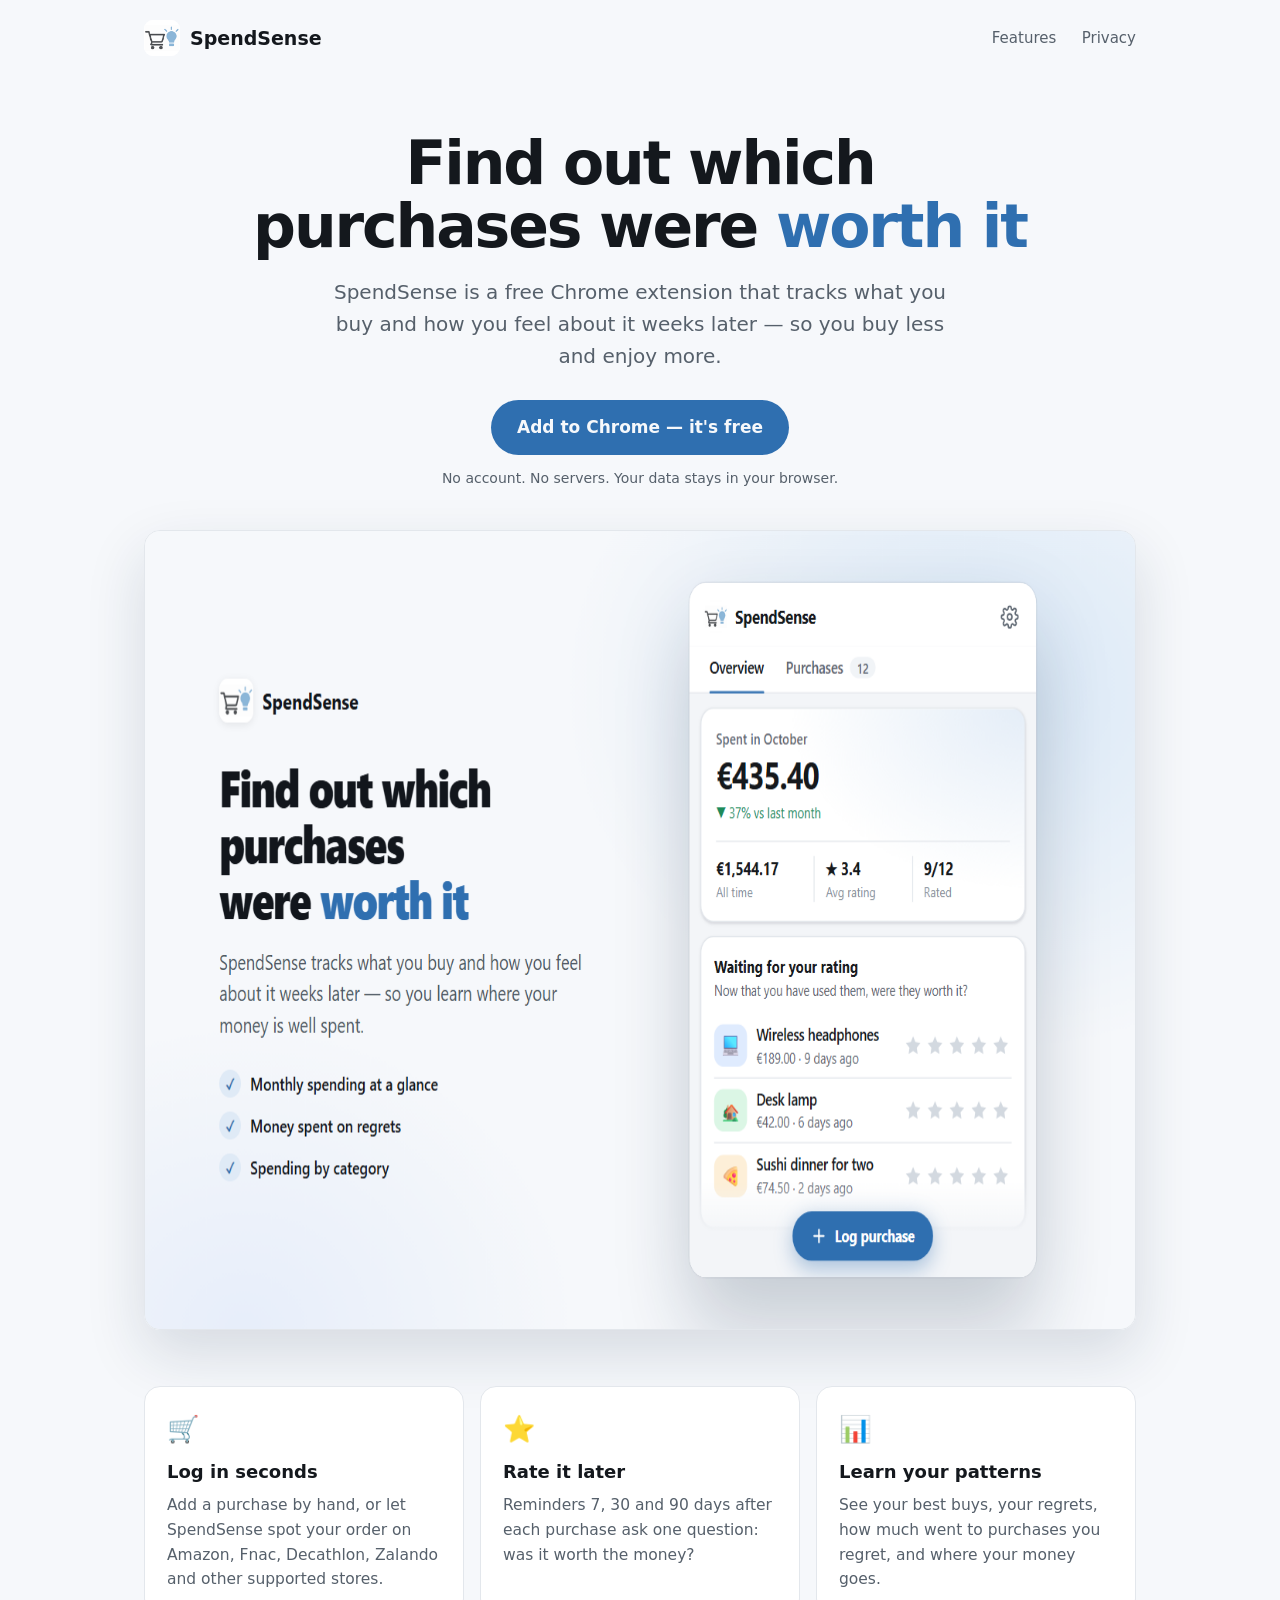
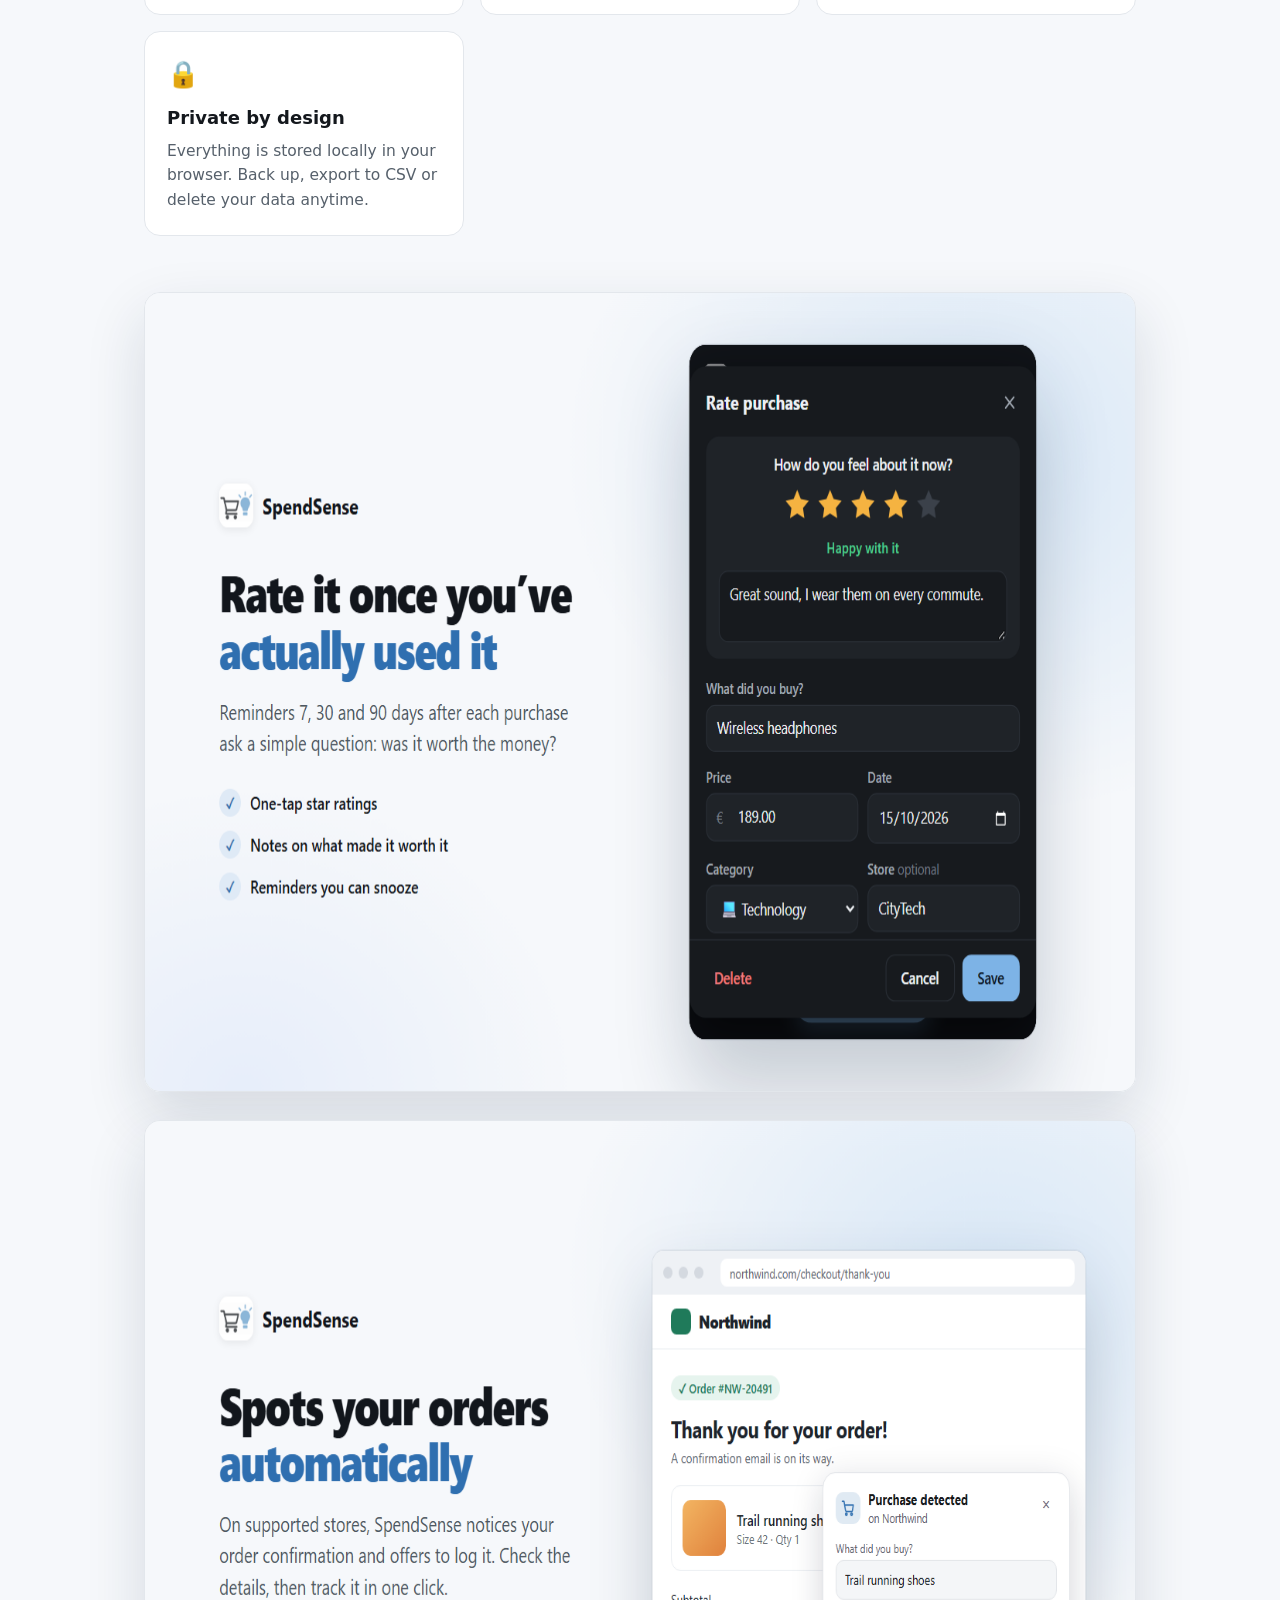
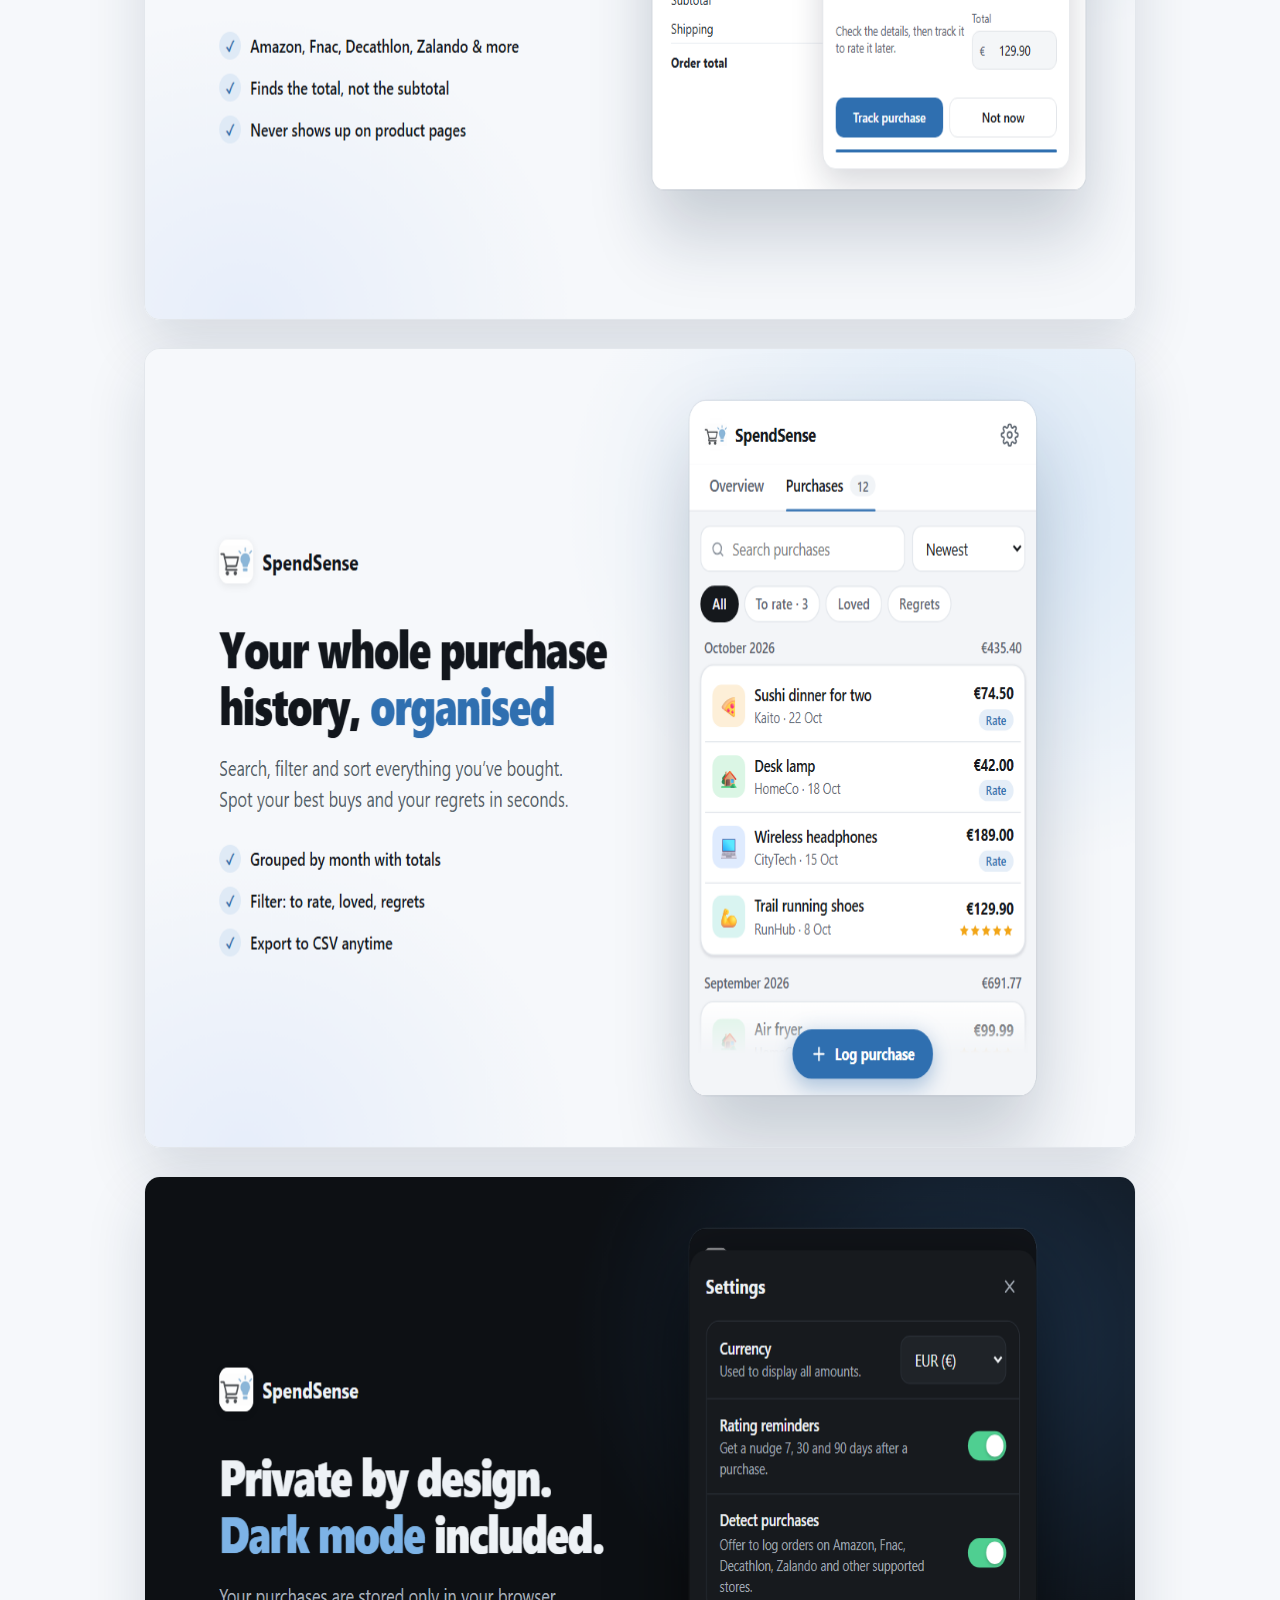
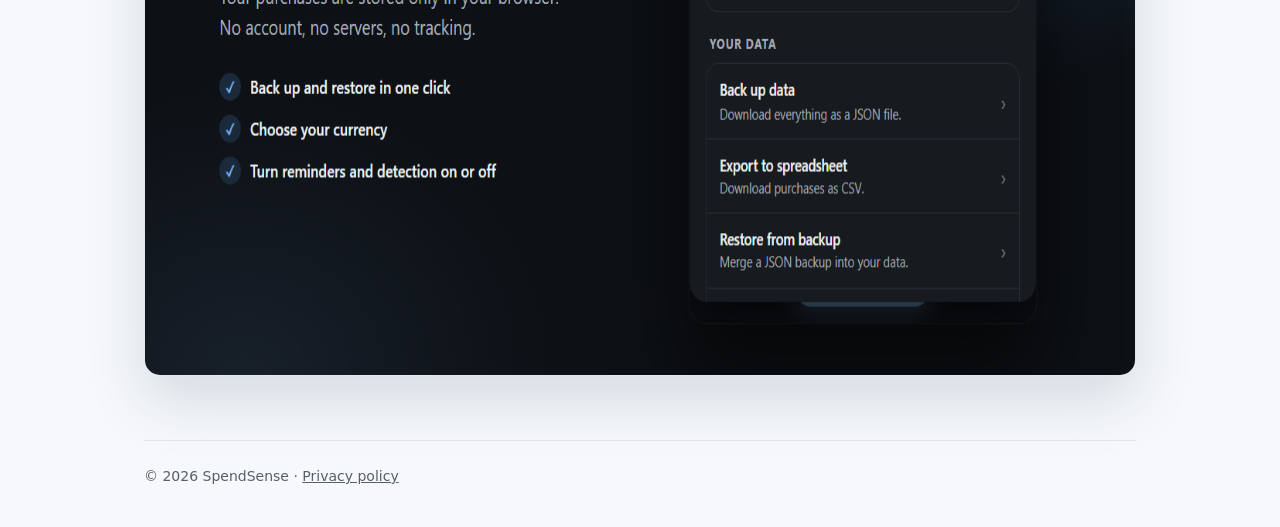
==== index.html @ e04ec347 "SpendSense homepage and privacy policy Co-Authored-By: Claude Opus 5.5 <noreply@anthropic.com>" ====
<!doctype html>
<html lang="en">
<head>
  <meta charset="utf-8">
  <meta name="viewport" content="width=device-width, initial-scale=1">
  <title>SpendSense — find out which purchases were worth it</title>
  <meta name="description" content="A free Chrome extension to log your purchases, rate them after using them, and learn which ones were really worth the money. Private: your data never leaves your browser.">
  <link rel="icon" href="images/icon.png">
  <link rel="stylesheet" href="style.css">
</head>
<body>
  <div class="wrap">
    <header class="site">
      <a class="logo" href="./"><img src="images/icon.png" alt="">SpendSense</a>
      <nav>
        <a href="#features">Features</a>
        <a href="privacy.html">Privacy</a>
      </nav>
    </header>

    <section class="hero">
      <h1>Find out which purchases were <em>worth it</em></h1>
      <p>SpendSense is a free Chrome extension that tracks what you buy and how you feel about it weeks later — so you buy less and enjoy more.</p>
      <a class="cta" href="https://chromewebstore.google.com/search/SpendSense">Add to Chrome — it's free</a>
      <span class="note">No account. No servers. Your data stays in your browser.</span>
    </section>

    <img class="shot" src="images/screenshot-1-overview.png" width="1280" height="800" alt="The SpendSense popup showing monthly spending, average rating and purchases waiting for a rating">

    <section class="features" id="features">
      <div class="feature">
        <div class="icon" aria-hidden="true">🛒</div>
        <h3>Log in seconds</h3>
        <p>Add a purchase by hand, or let SpendSense spot your order on Amazon, Fnac, Decathlon, Zalando and other supported stores.</p>
      </div>
      <div class="feature">
        <div class="icon" aria-hidden="true">⭐</div>
        <h3>Rate it later</h3>
        <p>Reminders 7, 30 and 90 days after each purchase ask one question: was it worth the money?</p>
      </div>
      <div class="feature">
        <div class="icon" aria-hidden="true">📊</div>
        <h3>Learn your patterns</h3>
        <p>See your best buys, your regrets, how much went to purchases you regret, and where your money goes.</p>
      </div>
      <div class="feature">
        <div class="icon" aria-hidden="true">🔒</div>
        <h3>Private by design</h3>
        <p>Everything is stored locally in your browser. Back up, export to CSV or delete your data anytime.</p>
      </div>
    </section>

    <section class="gallery" aria-label="Screenshots">
      <img class="shot" src="images/screenshot-2-rate.png" width="1280" height="800" loading="lazy" alt="Rating a purchase with stars and a short note">
      <img class="shot" src="images/screenshot-4-detection.png" width="1280" height="800" loading="lazy" alt="SpendSense offering to track an order on a store's confirmation page">
      <img class="shot" src="images/screenshot-3-purchases.png" width="1280" height="800" loading="lazy" alt="Searchable purchase history grouped by month">
      <img class="shot" src="images/screenshot-5-privacy.png" width="1280" height="800" loading="lazy" alt="SpendSense settings in dark mode">
    </section>

    <footer>
      © 2026 SpendSense · <a href="privacy.html">Privacy policy</a>
    </footer>
  </div>
</body>
</html>
---- style.css ----
:root {
  --bg: #f6f8fb;
  --surface: #ffffff;
  --line: #e3e7ec;
  --fg: #14181d;
  --muted: #56606b;
  --accent: #2f6fb0;
  --accent-soft: #e3edf8;
  color-scheme: light dark;
}

@media (prefers-color-scheme: dark) {
  :root {
    --bg: #0e1013;
    --surface: #171a1e;
    --line: #2a2f36;
    --fg: #eef1f4;
    --muted: #a3abb5;
    --accent: #7db3e6;
    --accent-soft: #1b2a3a;
  }
}

* { box-sizing: border-box; }

body {
  margin: 0;
  background: var(--bg);
  color: var(--fg);
  font: 17px/1.6 system-ui, -apple-system, "Segoe UI", Roboto, sans-serif;
  -webkit-font-smoothing: antialiased;
}

a { color: var(--accent); }

.wrap { max-width: 1040px; margin: 0 auto; padding: 0 24px; }

header.site {
  display: flex;
  align-items: center;
  justify-content: space-between;
  padding: 20px 0;
}

.logo {
  display: flex;
  align-items: center;
  gap: 10px;
  color: inherit;
  font-weight: 750;
  font-size: 19px;
  text-decoration: none;
}

.logo img { width: 36px; height: 36px; border-radius: 9px; background: #fff; }

nav a { color: var(--muted); text-decoration: none; margin-left: 20px; font-size: 15px; }
nav a:hover { color: var(--fg); }

.hero { text-align: center; padding: 56px 0 40px; }

.hero h1 {
  font-size: clamp(36px, 6vw, 60px);
  line-height: 1.05;
  letter-spacing: -0.035em;
  margin: 0 0 18px;
  text-wrap: balance;
}

.hero h1 em { font-style: normal; color: var(--accent); }

.hero p { color: var(--muted); font-size: 20px; max-width: 620px; margin: 0 auto 28px; }

.cta {
  display: inline-block;
  padding: 14px 26px;
  border-radius: 999px;
  background: var(--accent);
  color: var(--bg);
  font-weight: 650;
  text-decoration: none;
}

.cta:hover { filter: brightness(1.08); }

.note { display: block; margin-top: 12px; color: var(--muted); font-size: 14px; }

.shot {
  display: block;
  width: 100%;
  border-radius: 16px;
  border: 1px solid var(--line);
  box-shadow: 0 24px 60px rgba(20, 40, 70, 0.14);
}

.features {
  display: grid;
  grid-template-columns: repeat(auto-fit, minmax(260px, 1fr));
  gap: 16px;
  margin: 56px 0;
}

.feature {
  background: var(--surface);
  border: 1px solid var(--line);
  border-radius: 16px;
  padding: 22px;
}

.feature h3 { margin: 0 0 6px; font-size: 18px; }
.feature p { margin: 0; color: var(--muted); font-size: 15.5px; }
.feature .icon { font-size: 26px; margin-bottom: 8px; }

.gallery { display: grid; gap: 28px; margin-bottom: 64px; }

.doc { max-width: 720px; padding-bottom: 64px; }
.doc h1 { font-size: 40px; letter-spacing: -0.03em; margin: 32px 0 4px; }
.doc h2 { font-size: 22px; margin: 36px 0 8px; }
.doc .updated { color: var(--muted); margin: 0 0 28px; }
.doc li { margin-bottom: 6px; }

.callout {
  background: var(--accent-soft);
  border-radius: 14px;
  padding: 16px 20px;
  font-weight: 500;
}

footer {
  border-top: 1px solid var(--line);
  padding: 24px 0 40px;
  color: var(--muted);
  font-size: 14px;
}

footer a { color: inherit; }
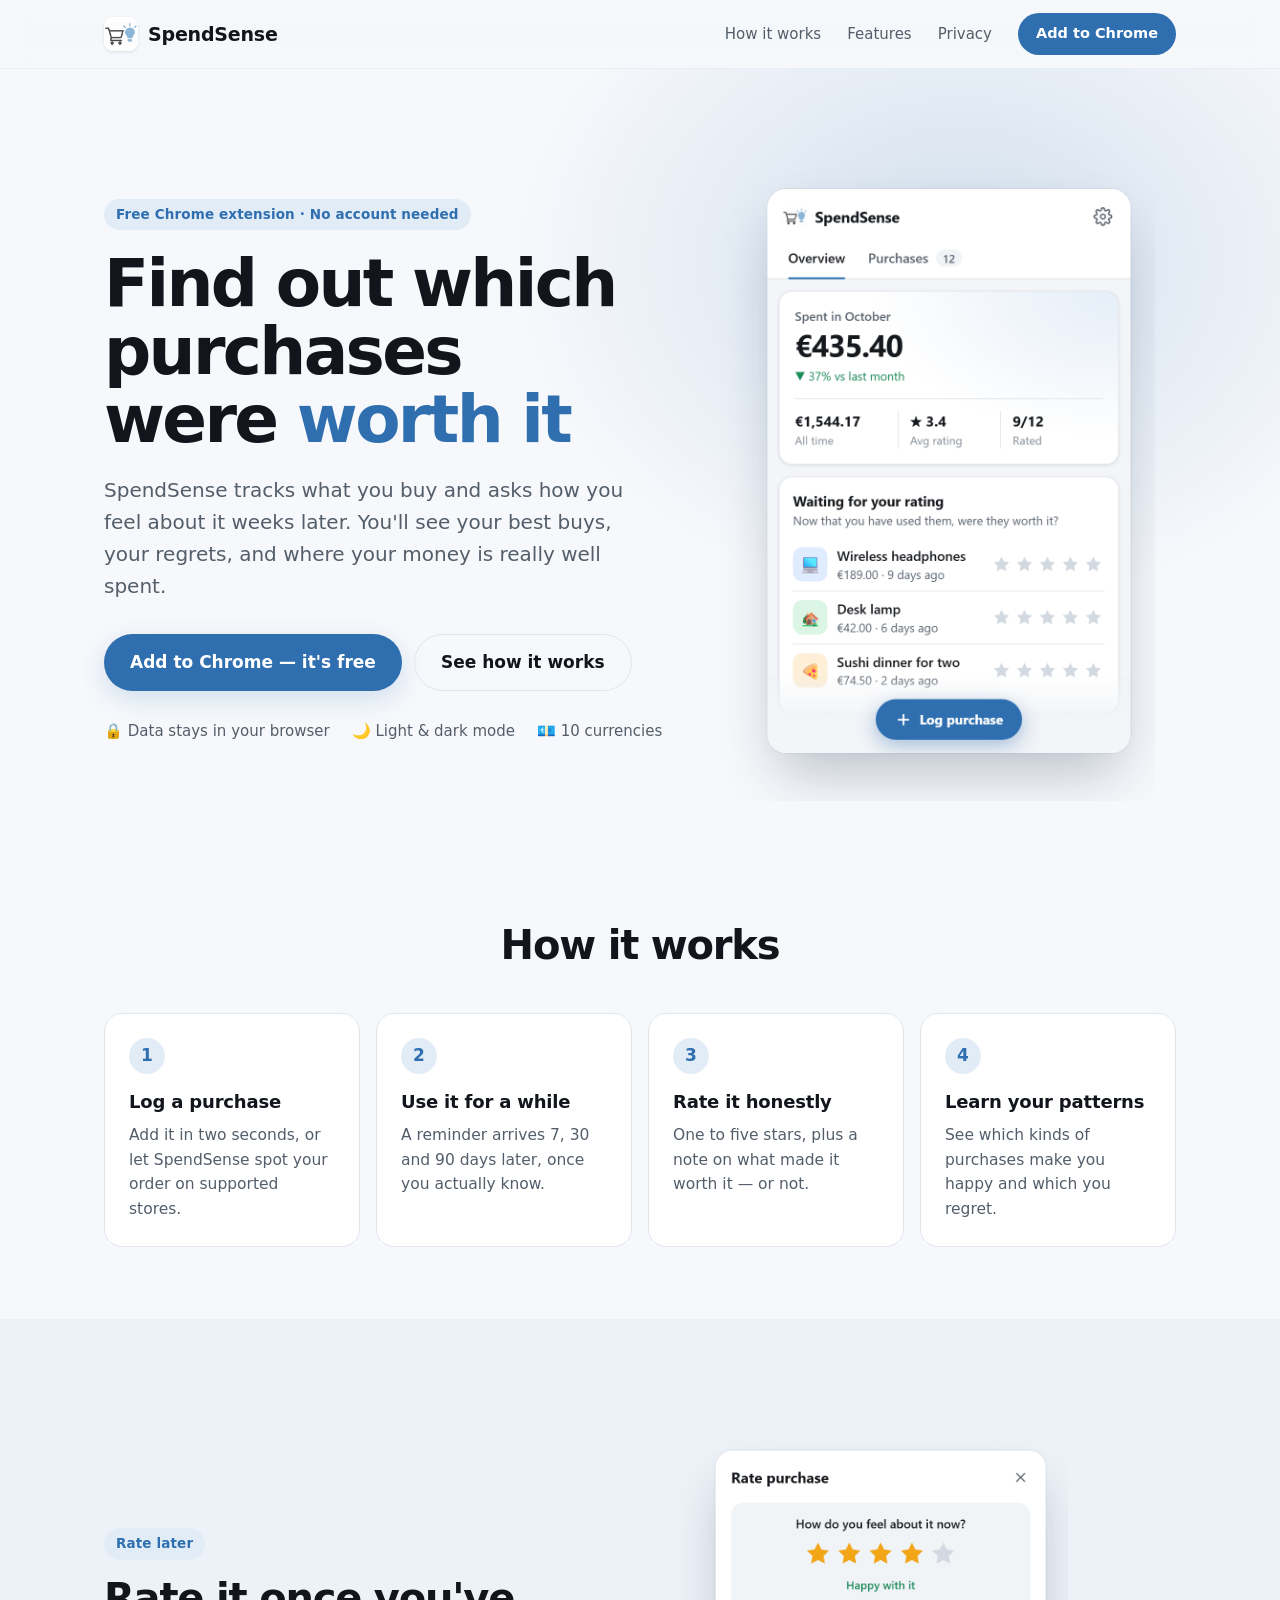
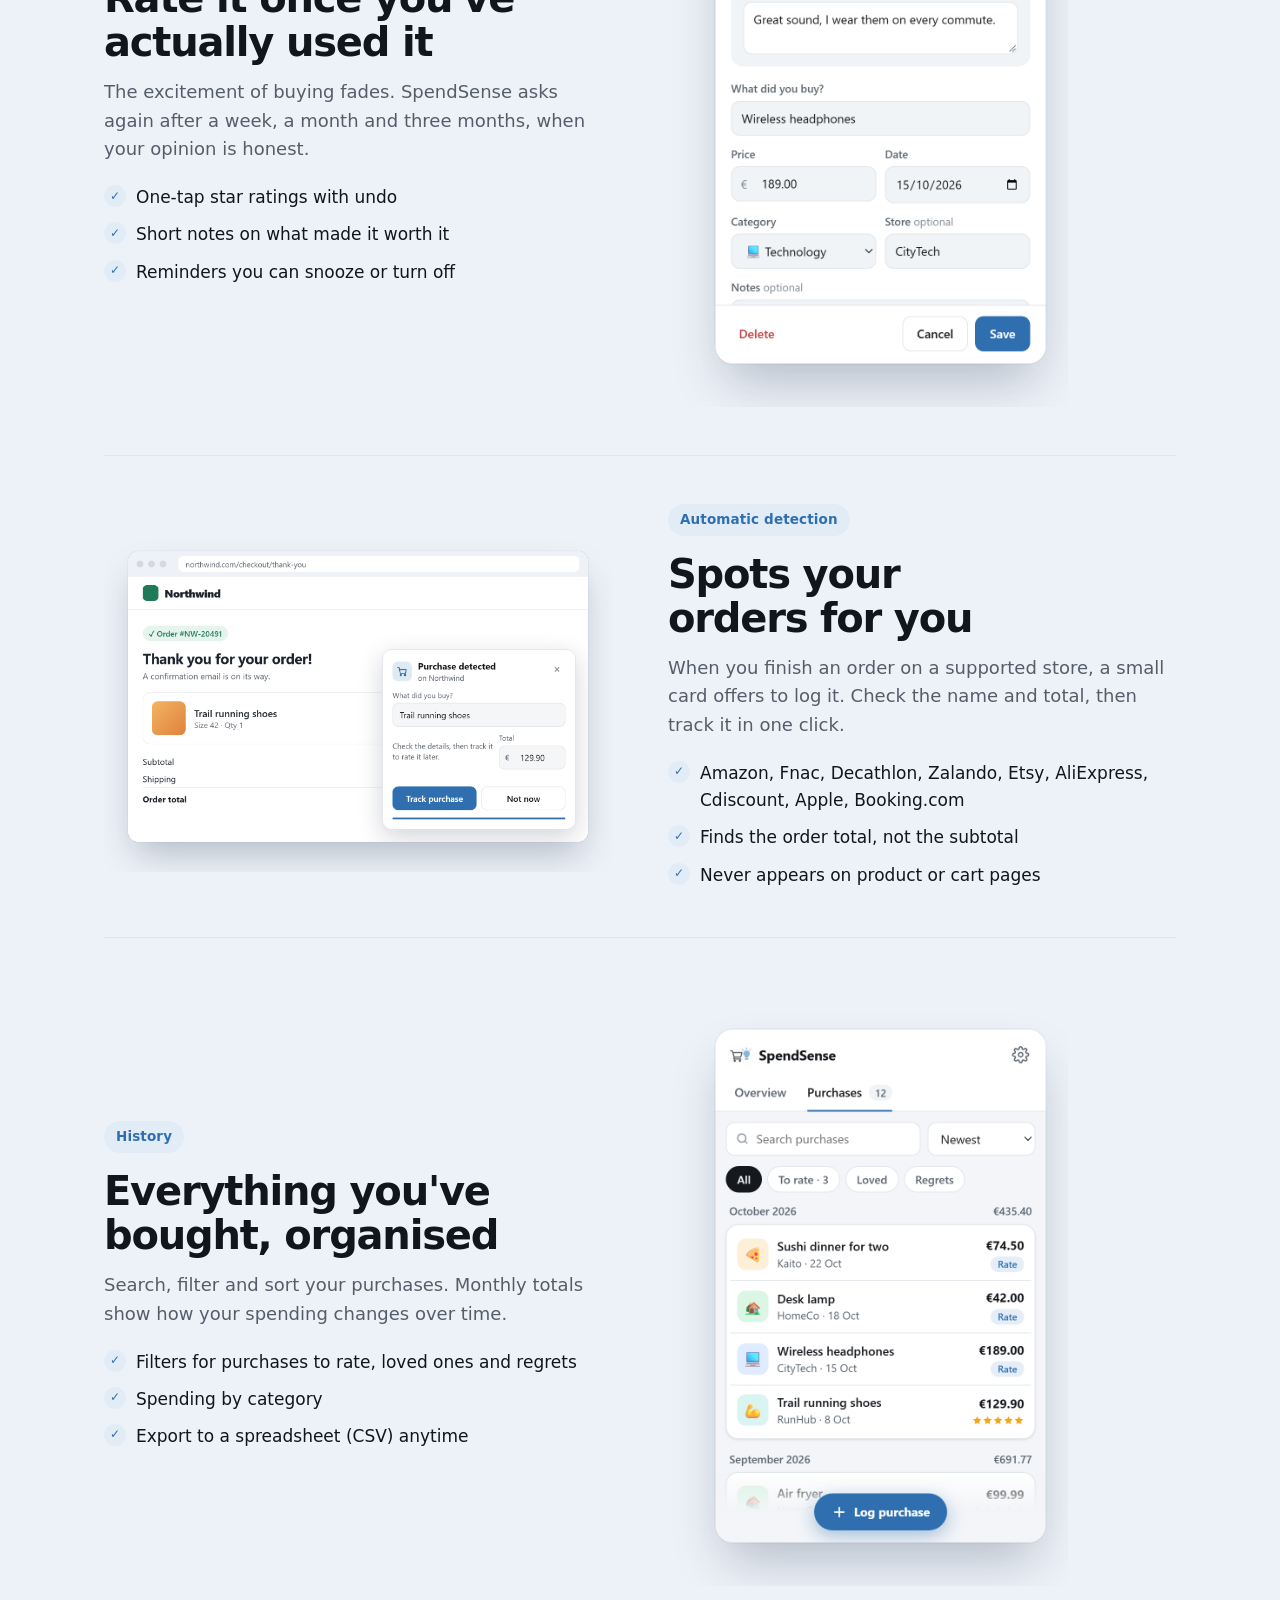
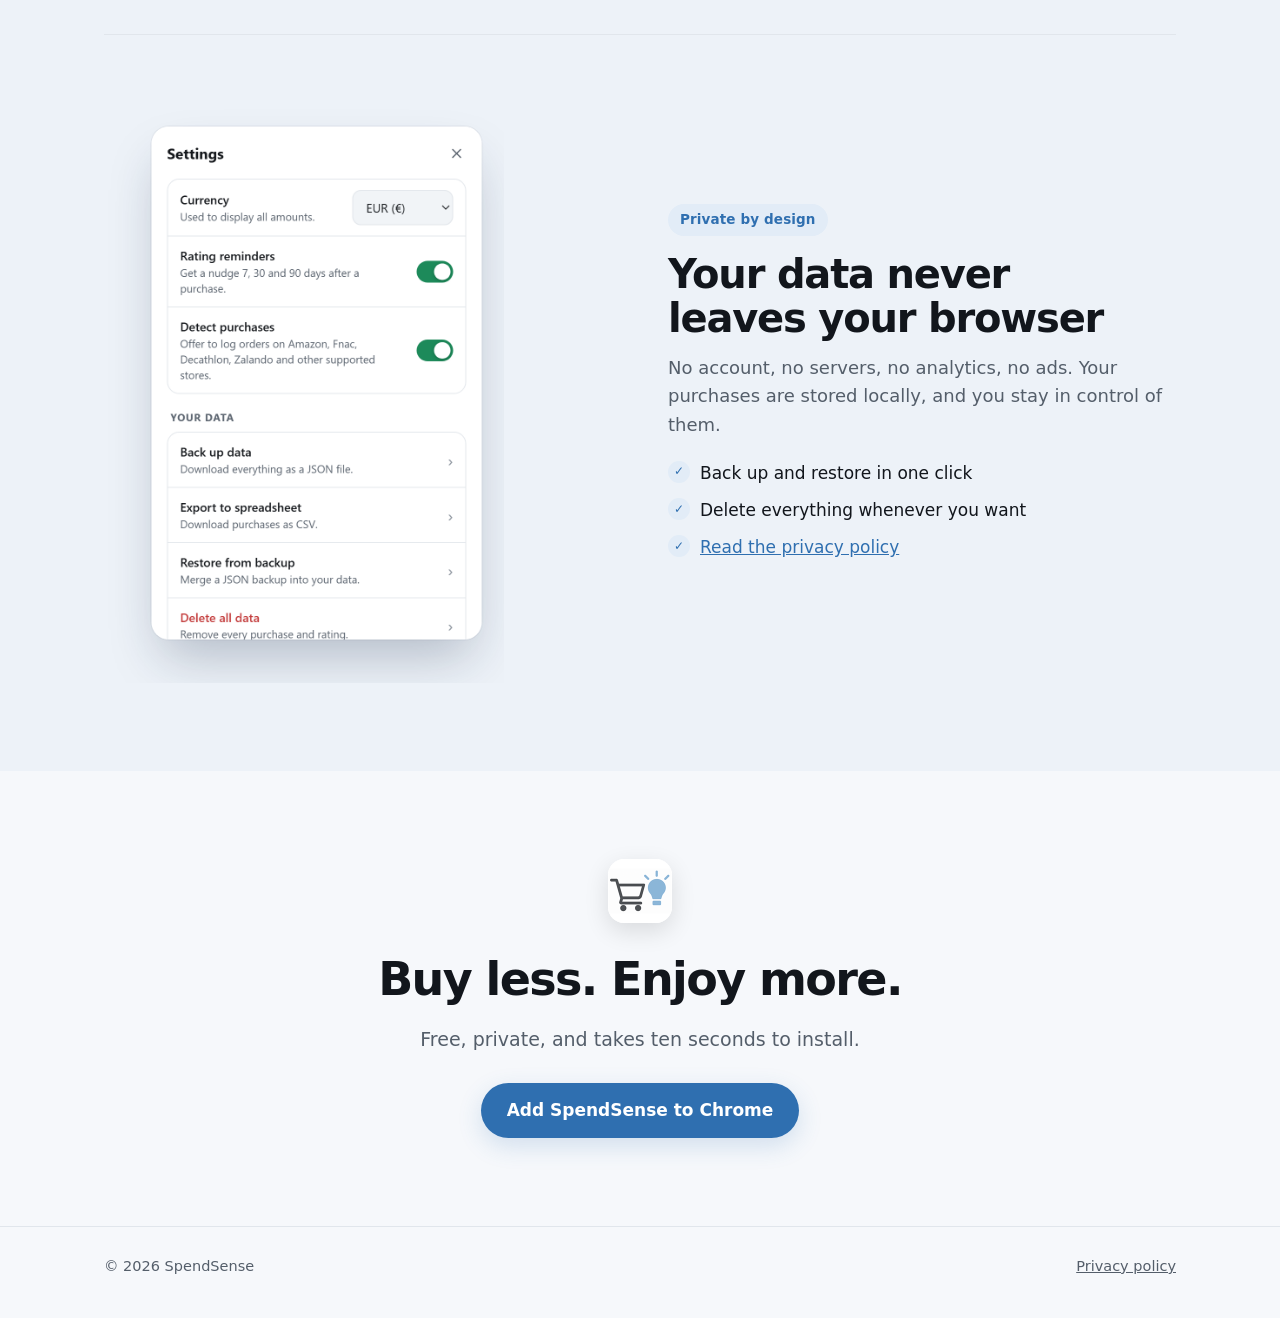
==== commit cea19448: "Redesign homepage with sharp light/dark product images Co-Authored-By: Claude Opus 5.5 <noreply@anth" ====
--- a/index.html
+++ b/index.html
@@ -5,61 +5,171 @@
   <meta name="viewport" content="width=device-width, initial-scale=1">
   <title>SpendSense — find out which purchases were worth it</title>
   <meta name="description" content="A free Chrome extension to log your purchases, rate them after using them, and learn which ones were really worth the money. Private: your data never leaves your browser.">
+  <meta property="og:title" content="SpendSense — find out which purchases were worth it">
+  <meta property="og:description" content="Log what you buy, rate it weeks later, and learn where your money is well spent. Free and private Chrome extension.">
+  <meta property="og:image" content="https://guigui34-ship-it.github.io/spendsense-site/images/overview-light.png">
   <link rel="icon" href="images/icon.png">
   <link rel="stylesheet" href="style.css">
 </head>
 <body>
-  <div class="wrap">
-    <header class="site">
-      <a class="logo" href="./"><img src="images/icon.png" alt="">SpendSense</a>
-      <nav>
+  <header class="site">
+    <div class="wrap bar">
+      <a class="logo" href="./"><img src="images/icon.png" alt="" width="34" height="34">SpendSense</a>
+      <nav aria-label="Main">
+        <a href="#how">How it works</a>
         <a href="#features">Features</a>
         <a href="privacy.html">Privacy</a>
+        <a class="btn btn-small" href="https://chromewebstore.google.com/search/SpendSense">Add to Chrome</a>
       </nav>
-    </header>
+    </div>
+  </header>
 
+  <main>
     <section class="hero">
-      <h1>Find out which purchases were <em>worth it</em></h1>
-      <p>SpendSense is a free Chrome extension that tracks what you buy and how you feel about it weeks later — so you buy less and enjoy more.</p>
-      <a class="cta" href="https://chromewebstore.google.com/search/SpendSense">Add to Chrome — it's free</a>
-      <span class="note">No account. No servers. Your data stays in your browser.</span>
-    </section>
-
-    <img class="shot" src="images/screenshot-1-overview.png" width="1280" height="800" alt="The SpendSense popup showing monthly spending, average rating and purchases waiting for a rating">
-
-    <section class="features" id="features">
-      <div class="feature">
-        <div class="icon" aria-hidden="true">🛒</div>
-        <h3>Log in seconds</h3>
-        <p>Add a purchase by hand, or let SpendSense spot your order on Amazon, Fnac, Decathlon, Zalando and other supported stores.</p>
-      </div>
-      <div class="feature">
-        <div class="icon" aria-hidden="true">⭐</div>
-        <h3>Rate it later</h3>
-        <p>Reminders 7, 30 and 90 days after each purchase ask one question: was it worth the money?</p>
-      </div>
-      <div class="feature">
-        <div class="icon" aria-hidden="true">📊</div>
-        <h3>Learn your patterns</h3>
-        <p>See your best buys, your regrets, how much went to purchases you regret, and where your money goes.</p>
-      </div>
-      <div class="feature">
-        <div class="icon" aria-hidden="true">🔒</div>
-        <h3>Private by design</h3>
-        <p>Everything is stored locally in your browser. Back up, export to CSV or delete your data anytime.</p>
+      <div class="wrap hero-grid">
+        <div class="hero-copy">
+          <span class="eyebrow">Free Chrome extension · No account needed</span>
+          <h1>Find out which purchases were <em>worth it</em></h1>
+          <p class="lead">SpendSense tracks what you buy and asks how you feel about it weeks later. You'll see your best buys, your regrets, and where your money is really well spent.</p>
+          <div class="actions">
+            <a class="btn" href="https://chromewebstore.google.com/search/SpendSense">Add to Chrome — it's free</a>
+            <a class="btn btn-ghost" href="#how">See how it works</a>
+          </div>
+          <ul class="trust">
+            <li>🔒 Data stays in your browser</li>
+            <li>🌙 Light &amp; dark mode</li>
+            <li>💶 10 currencies</li>
+          </ul>
+        </div>
+        <div class="hero-art">
+          <picture>
+            <source srcset="images/overview-dark.png" media="(prefers-color-scheme: dark)">
+            <img src="images/overview-light.png" width="460" height="690" alt="The SpendSense popup: €435 spent this month, an average rating of 3.4 stars, and three purchases waiting for a rating">
+          </picture>
+        </div>
       </div>
     </section>
 
-    <section class="gallery" aria-label="Screenshots">
-      <img class="shot" src="images/screenshot-2-rate.png" width="1280" height="800" loading="lazy" alt="Rating a purchase with stars and a short note">
-      <img class="shot" src="images/screenshot-4-detection.png" width="1280" height="800" loading="lazy" alt="SpendSense offering to track an order on a store's confirmation page">
-      <img class="shot" src="images/screenshot-3-purchases.png" width="1280" height="800" loading="lazy" alt="Searchable purchase history grouped by month">
-      <img class="shot" src="images/screenshot-5-privacy.png" width="1280" height="800" loading="lazy" alt="SpendSense settings in dark mode">
+    <section class="how" id="how">
+      <div class="wrap">
+        <h2 class="section-title">How it works</h2>
+        <ol class="steps">
+          <li>
+            <span class="num">1</span>
+            <h3>Log a purchase</h3>
+            <p>Add it in two seconds, or let SpendSense spot your order on supported stores.</p>
+          </li>
+          <li>
+            <span class="num">2</span>
+            <h3>Use it for a while</h3>
+            <p>A reminder arrives 7, 30 and 90 days later, once you actually know.</p>
+          </li>
+          <li>
+            <span class="num">3</span>
+            <h3>Rate it honestly</h3>
+            <p>One to five stars, plus a note on what made it worth it — or not.</p>
+          </li>
+          <li>
+            <span class="num">4</span>
+            <h3>Learn your patterns</h3>
+            <p>See which kinds of purchases make you happy and which you regret.</p>
+          </li>
+        </ol>
+      </div>
     </section>
 
-    <footer>
-      © 2026 SpendSense · <a href="privacy.html">Privacy policy</a>
-    </footer>
-  </div>
+    <section class="features" id="features">
+      <div class="wrap">
+        <article class="feature">
+          <div class="feature-copy">
+            <span class="eyebrow">Rate later</span>
+            <h2>Rate it once you've actually used it</h2>
+            <p>The excitement of buying fades. SpendSense asks again after a week, a month and three months, when your opinion is honest.</p>
+            <ul class="checks">
+              <li>One-tap star ratings with undo</li>
+              <li>Short notes on what made it worth it</li>
+              <li>Reminders you can snooze or turn off</li>
+            </ul>
+          </div>
+          <div class="feature-art">
+            <picture>
+              <source srcset="images/rate-dark.png" media="(prefers-color-scheme: dark)">
+              <img src="images/rate-light.png" width="460" height="690" loading="lazy" alt="Rating wireless headphones four stars with the note “Great sound, I wear them on every commute”">
+            </picture>
+          </div>
+        </article>
+
+        <article class="feature reverse">
+          <div class="feature-copy">
+            <span class="eyebrow">Automatic detection</span>
+            <h2>Spots your orders for you</h2>
+            <p>When you finish an order on a supported store, a small card offers to log it. Check the name and total, then track it in one click.</p>
+            <ul class="checks">
+              <li>Amazon, Fnac, Decathlon, Zalando, Etsy, AliExpress, Cdiscount, Apple, Booking.com</li>
+              <li>Finds the order total, not the subtotal</li>
+              <li>Never appears on product or cart pages</li>
+            </ul>
+          </div>
+          <div class="feature-art wide">
+            <img src="images/detect.png" width="840" height="580" loading="lazy" alt="A store's order confirmation page with the SpendSense “Purchase detected” card pre-filled with Trail running shoes, €129.90">
+          </div>
+        </article>
+
+        <article class="feature">
+          <div class="feature-copy">
+            <span class="eyebrow">History</span>
+            <h2>Everything you've bought, organised</h2>
+            <p>Search, filter and sort your purchases. Monthly totals show how your spending changes over time.</p>
+            <ul class="checks">
+              <li>Filters for purchases to rate, loved ones and regrets</li>
+              <li>Spending by category</li>
+              <li>Export to a spreadsheet (CSV) anytime</li>
+            </ul>
+          </div>
+          <div class="feature-art">
+            <picture>
+              <source srcset="images/list-dark.png" media="(prefers-color-scheme: dark)">
+              <img src="images/list-light.png" width="460" height="690" loading="lazy" alt="The purchase list grouped by month, with search, filters and ratings">
+            </picture>
+          </div>
+        </article>
+
+        <article class="feature reverse">
+          <div class="feature-copy">
+            <span class="eyebrow">Private by design</span>
+            <h2>Your data never leaves your browser</h2>
+            <p>No account, no servers, no analytics, no ads. Your purchases are stored locally, and you stay in control of them.</p>
+            <ul class="checks">
+              <li>Back up and restore in one click</li>
+              <li>Delete everything whenever you want</li>
+              <li><a href="privacy.html">Read the privacy policy</a></li>
+            </ul>
+          </div>
+          <div class="feature-art">
+            <picture>
+              <source srcset="images/settings-dark.png" media="(prefers-color-scheme: dark)">
+              <img src="images/settings-light.png" width="460" height="690" loading="lazy" alt="SpendSense settings: currency, reminders, purchase detection, backup and export">
+            </picture>
+          </div>
+        </article>
+      </div>
+    </section>
+
+    <section class="closing">
+      <div class="wrap closing-card">
+        <img src="images/icon.png" alt="" width="64" height="64">
+        <h2>Buy less. Enjoy more.</h2>
+        <p>Free, private, and takes ten seconds to install.</p>
+        <a class="btn" href="https://chromewebstore.google.com/search/SpendSense">Add SpendSense to Chrome</a>
+      </div>
+    </section>
+  </main>
+
+  <footer>
+    <div class="wrap bar">
+      <span>© 2026 SpendSense</span>
+      <span><a href="privacy.html">Privacy policy</a></span>
+    </div>
+  </footer>
 </body>
 </html>
--- a/style.css
+++ b/style.css
@@ -1,46 +1,66 @@
 :root {
   --bg: #f6f8fb;
+  --bg-alt: #edf2f8;
   --surface: #ffffff;
-  --line: #e3e7ec;
-  --fg: #14181d;
-  --muted: #56606b;
+  --line: #e1e6ec;
+  --fg: #12161c;
+  --muted: #545e6a;
   --accent: #2f6fb0;
-  --accent-soft: #e3edf8;
+  --accent-hover: #285f98;
+  --accent-soft: #e2ecf7;
+  --accent-fg: #ffffff;
+  --glow: rgba(47, 111, 176, 0.18);
   color-scheme: light dark;
 }
 
 @media (prefers-color-scheme: dark) {
   :root {
-    --bg: #0e1013;
-    --surface: #171a1e;
-    --line: #2a2f36;
+    --bg: #0d1014;
+    --bg-alt: #12171d;
+    --surface: #171b21;
+    --line: #262c34;
     --fg: #eef1f4;
-    --muted: #a3abb5;
+    --muted: #a2abb6;
     --accent: #7db3e6;
-    --accent-soft: #1b2a3a;
+    --accent-hover: #95c2ec;
+    --accent-soft: #1a2a3b;
+    --accent-fg: #0b1622;
+    --glow: rgba(125, 179, 230, 0.16);
   }
 }
 
 * { box-sizing: border-box; }
+
+html { scroll-behavior: smooth; scroll-padding-top: 80px; }
 
 body {
   margin: 0;
   background: var(--bg);
   color: var(--fg);
-  font: 17px/1.6 system-ui, -apple-system, "Segoe UI", Roboto, sans-serif;
+  font: 17px/1.6 system-ui, -apple-system, "Segoe UI", Roboto, "Helvetica Neue", sans-serif;
   -webkit-font-smoothing: antialiased;
 }
 
+img { max-width: 100%; height: auto; display: block; }
 a { color: var(--accent); }
-
-.wrap { max-width: 1040px; margin: 0 auto; padding: 0 24px; }
+h1, h2, h3 { text-wrap: balance; }
+
+.wrap { max-width: 1120px; margin: 0 auto; padding: 0 24px; }
+.bar { display: flex; align-items: center; justify-content: space-between; gap: 16px; }
+
+/* Header */
 
 header.site {
-  display: flex;
-  align-items: center;
-  justify-content: space-between;
-  padding: 20px 0;
-}
+  position: sticky;
+  top: 0;
+  z-index: 10;
+  background: color-mix(in srgb, var(--bg) 82%, transparent);
+  backdrop-filter: saturate(160%) blur(14px);
+  -webkit-backdrop-filter: saturate(160%) blur(14px);
+  border-bottom: 1px solid color-mix(in srgb, var(--line) 60%, transparent);
+}
+
+header.site .bar { height: 68px; }
 
 .logo {
   display: flex;
@@ -49,88 +69,260 @@
   color: inherit;
   font-weight: 750;
   font-size: 19px;
+  letter-spacing: -0.01em;
   text-decoration: none;
 }
 
-.logo img { width: 36px; height: 36px; border-radius: 9px; background: #fff; }
-
-nav a { color: var(--muted); text-decoration: none; margin-left: 20px; font-size: 15px; }
-nav a:hover { color: var(--fg); }
-
-.hero { text-align: center; padding: 56px 0 40px; }
-
-.hero h1 {
-  font-size: clamp(36px, 6vw, 60px);
-  line-height: 1.05;
-  letter-spacing: -0.035em;
-  margin: 0 0 18px;
-  text-wrap: balance;
-}
-
-.hero h1 em { font-style: normal; color: var(--accent); }
-
-.hero p { color: var(--muted); font-size: 20px; max-width: 620px; margin: 0 auto 28px; }
-
-.cta {
-  display: inline-block;
+.logo img { border-radius: 9px; background: #fff; box-shadow: 0 1px 3px rgba(0, 0, 0, 0.12); }
+
+nav { display: flex; align-items: center; gap: 26px; }
+nav a { color: var(--muted); text-decoration: none; font-size: 15px; font-weight: 500; }
+nav a:hover, nav a[aria-current="page"] { color: var(--fg); }
+
+/* Buttons */
+
+.btn {
+  display: inline-flex;
+  align-items: center;
+  justify-content: center;
   padding: 14px 26px;
   border-radius: 999px;
   background: var(--accent);
-  color: var(--bg);
+  color: var(--accent-fg);
   font-weight: 650;
   text-decoration: none;
-}
-
-.cta:hover { filter: brightness(1.08); }
-
-.note { display: block; margin-top: 12px; color: var(--muted); font-size: 14px; }
-
-.shot {
-  display: block;
-  width: 100%;
-  border-radius: 16px;
+  box-shadow: 0 8px 24px var(--glow);
+  transition: background 0.15s ease, transform 0.15s ease;
+}
+
+.btn:hover { background: var(--accent-hover); transform: translateY(-1px); }
+
+nav .btn.btn-small { padding: 9px 18px; font-size: 14.5px; color: var(--accent-fg); box-shadow: none; }
+
+.btn-ghost {
+  background: transparent;
+  color: var(--fg);
   border: 1px solid var(--line);
-  box-shadow: 0 24px 60px rgba(20, 40, 70, 0.14);
-}
-
-.features {
-  display: grid;
-  grid-template-columns: repeat(auto-fit, minmax(260px, 1fr));
+  box-shadow: none;
+}
+
+.btn-ghost:hover { background: var(--surface); }
+
+.eyebrow {
+  display: inline-block;
+  padding: 5px 12px;
+  border-radius: 999px;
+  background: var(--accent-soft);
+  color: var(--accent);
+  font-size: 13.5px;
+  font-weight: 650;
+  letter-spacing: 0.01em;
+}
+
+/* Hero */
+
+.hero {
+  position: relative;
+  overflow: hidden;
+  padding: 72px 0 56px;
+}
+
+.hero::before {
+  content: "";
+  position: absolute;
+  inset: -20% -10% auto 40%;
+  height: 700px;
+  background: radial-gradient(closest-side, var(--glow), transparent);
+  pointer-events: none;
+}
+
+.hero-grid {
+  position: relative;
+  display: grid;
+  grid-template-columns: 1.1fr 0.9fr;
+  align-items: center;
+  gap: 48px;
+}
+
+.hero h1 {
+  font-size: clamp(40px, 5.6vw, 66px);
+  line-height: 1.03;
+  letter-spacing: -0.04em;
+  margin: 20px 0 20px;
+}
+
+.hero h1 em { font-style: normal; color: var(--accent); }
+
+.lead { font-size: 20px; color: var(--muted); max-width: 540px; margin: 0 0 32px; }
+
+.actions { display: flex; flex-wrap: wrap; gap: 12px; }
+
+.trust {
+  display: flex;
+  flex-wrap: wrap;
+  gap: 8px 22px;
+  list-style: none;
+  padding: 0;
+  margin: 28px 0 0;
+  color: var(--muted);
+  font-size: 15px;
+}
+
+.hero-art { display: flex; justify-content: center; }
+.hero-art img { width: min(440px, 100%); }
+
+/* How it works */
+
+.how { padding: 56px 0 72px; }
+
+.section-title {
+  font-size: clamp(30px, 3.6vw, 40px);
+  letter-spacing: -0.03em;
+  text-align: center;
+  margin: 0 0 36px;
+}
+
+.steps {
+  list-style: none;
+  padding: 0;
+  margin: 0;
+  display: grid;
+  grid-template-columns: repeat(4, 1fr);
   gap: 16px;
-  margin: 56px 0;
-}
-
-.feature {
+}
+
+.steps li {
   background: var(--surface);
   border: 1px solid var(--line);
-  border-radius: 16px;
-  padding: 22px;
-}
-
-.feature h3 { margin: 0 0 6px; font-size: 18px; }
-.feature p { margin: 0; color: var(--muted); font-size: 15.5px; }
-.feature .icon { font-size: 26px; margin-bottom: 8px; }
-
-.gallery { display: grid; gap: 28px; margin-bottom: 64px; }
-
-.doc { max-width: 720px; padding-bottom: 64px; }
-.doc h1 { font-size: 40px; letter-spacing: -0.03em; margin: 32px 0 4px; }
-.doc h2 { font-size: 22px; margin: 36px 0 8px; }
+  border-radius: 18px;
+  padding: 24px;
+}
+
+.num {
+  display: grid;
+  place-items: center;
+  width: 36px;
+  height: 36px;
+  border-radius: 50%;
+  background: var(--accent-soft);
+  color: var(--accent);
+  font-weight: 800;
+  margin-bottom: 14px;
+}
+
+.steps h3 { margin: 0 0 6px; font-size: 18px; letter-spacing: -0.01em; }
+.steps p { margin: 0; color: var(--muted); font-size: 15.5px; }
+
+/* Features */
+
+.features { background: var(--bg-alt); padding: 40px 0; }
+
+.feature {
+  display: grid;
+  grid-template-columns: 1fr 1fr;
+  align-items: center;
+  gap: 56px;
+  padding: 48px 0;
+}
+
+.feature + .feature { border-top: 1px solid var(--line); }
+
+.feature.reverse .feature-copy { order: 2; }
+
+.feature h2 {
+  font-size: clamp(28px, 3.4vw, 40px);
+  line-height: 1.1;
+  letter-spacing: -0.03em;
+  margin: 16px 0 14px;
+}
+
+.feature-copy > p { color: var(--muted); font-size: 18px; margin: 0 0 20px; max-width: 500px; }
+
+.checks { list-style: none; padding: 0; margin: 0; display: grid; gap: 10px; }
+
+.checks li { position: relative; padding-left: 32px; font-weight: 500; }
+
+.checks li::before {
+  content: "✓";
+  position: absolute;
+  left: 0;
+  top: 1px;
+  display: grid;
+  place-items: center;
+  width: 22px;
+  height: 22px;
+  border-radius: 50%;
+  background: var(--accent-soft);
+  color: var(--accent);
+  font-size: 12px;
+  font-weight: 800;
+}
+
+.feature-art { display: flex; justify-content: center; }
+.feature-art img { width: min(400px, 100%); }
+.feature-art.wide img { width: 100%; max-width: 620px; }
+
+/* Closing call to action */
+
+.closing { padding: 88px 0; }
+
+.closing-card {
+  display: flex;
+  flex-direction: column;
+  align-items: center;
+  text-align: center;
+}
+
+.closing-card img { border-radius: 16px; background: #fff; box-shadow: 0 8px 24px rgba(0, 0, 0, 0.12); margin-bottom: 20px; }
+.closing-card h2 { font-size: clamp(32px, 4vw, 46px); letter-spacing: -0.035em; margin: 0 0 8px; }
+.closing-card p { color: var(--muted); font-size: 19px; margin: 0 0 28px; }
+
+/* Privacy policy page */
+
+.doc { max-width: 740px; padding-top: 24px; padding-bottom: 72px; }
+.doc h1 { font-size: clamp(36px, 5vw, 48px); letter-spacing: -0.035em; margin: 32px 0 4px; }
+.doc h2 { font-size: 22px; letter-spacing: -0.01em; margin: 40px 0 8px; }
 .doc .updated { color: var(--muted); margin: 0 0 28px; }
 .doc li { margin-bottom: 6px; }
+.doc code { font-size: 0.9em; background: var(--accent-soft); padding: 1px 6px; border-radius: 6px; }
 
 .callout {
   background: var(--accent-soft);
-  border-radius: 14px;
-  padding: 16px 20px;
-  font-weight: 500;
-}
+  border-radius: 16px;
+  padding: 18px 22px;
+  font-weight: 550;
+}
+
+/* Footer */
 
 footer {
   border-top: 1px solid var(--line);
-  padding: 24px 0 40px;
+  padding: 28px 0 40px;
   color: var(--muted);
-  font-size: 14px;
+  font-size: 14.5px;
 }
 
 footer a { color: inherit; }
+
+/* Responsive */
+
+@media (max-width: 900px) {
+  .hero { padding-top: 48px; }
+  .hero-grid, .feature { grid-template-columns: 1fr; gap: 32px; }
+  .hero-copy { text-align: center; }
+  .lead { margin-left: auto; margin-right: auto; }
+  .actions, .trust { justify-content: center; }
+  .feature.reverse .feature-copy { order: 0; }
+  .steps { grid-template-columns: 1fr 1fr; }
+}
+
+@media (max-width: 640px) {
+  nav a:not(.btn) { display: none; }
+  .steps { grid-template-columns: 1fr; }
+  .feature { padding: 36px 0; }
+}
+
+@media (prefers-reduced-motion: reduce) {
+  html { scroll-behavior: auto; }
+  .btn { transition: none; }
+}
